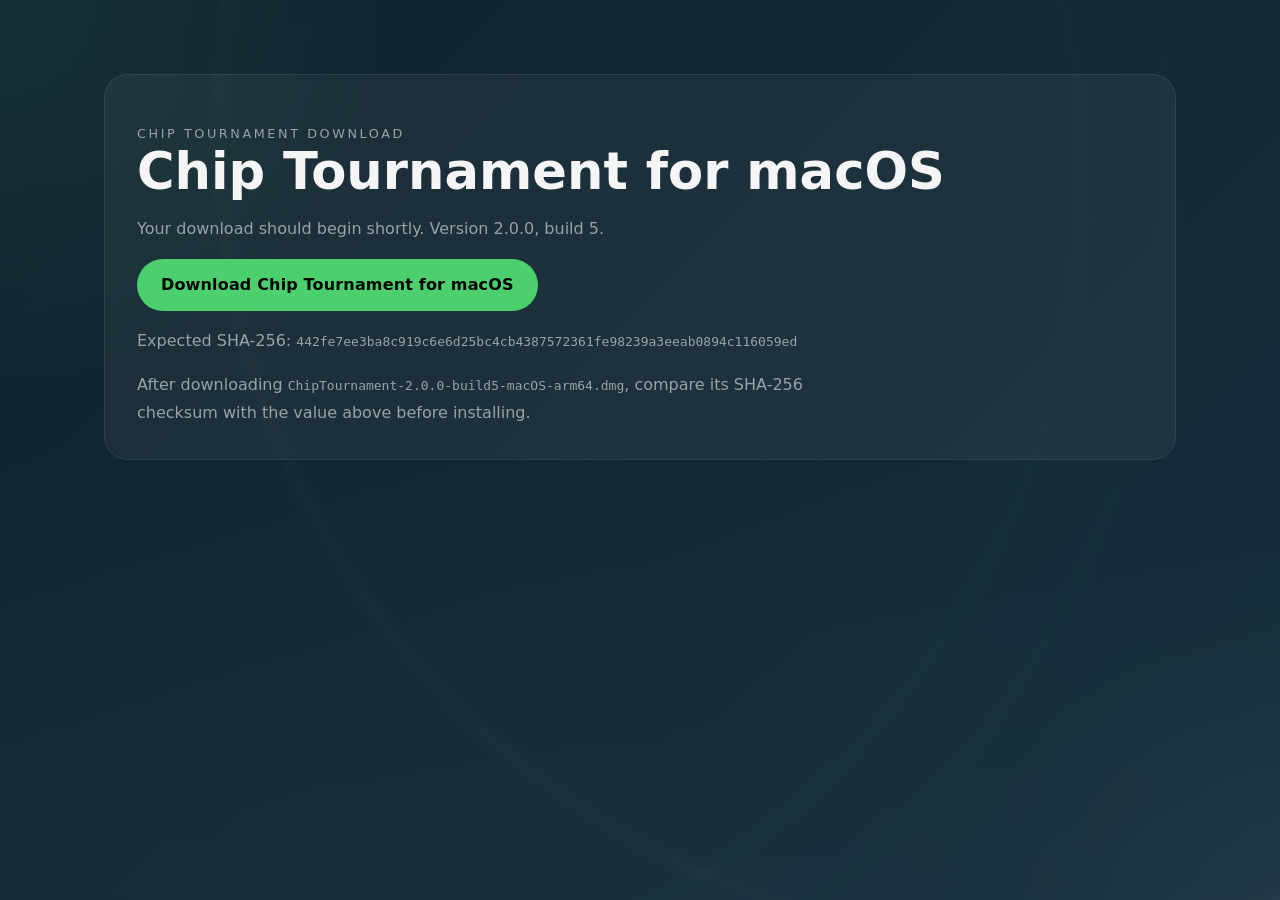
==== downloads/chip-tournament/macos/index.html @ 4903304d "feat(downloads): add stable platform-specific download endpoints" ====
<!DOCTYPE html>
<html lang="en"><head><meta charset="UTF-8"><meta name="viewport" content="width=device-width, initial-scale=1.0">
<meta http-equiv="refresh" content="2;url=https://github.com/rcriteser/chip-tournament-releases/releases/download/v2.0.0-rc2/ChipTournament-2.0.0-build5-macOS-arm64.dmg"><title>Chip Tournament for macOS</title>
<link rel="stylesheet" href="../../../styles.css"></head><body><div class="page-shell"><main>
<section class="page-heading"><p class="eyebrow">Chip Tournament download</p><h1>Chip Tournament for macOS</h1>
<p>Your download should begin shortly. Version 2.0.0, build 5.</p>
<p><a class="button button-primary" href="https://github.com/rcriteser/chip-tournament-releases/releases/download/v2.0.0-rc2/ChipTournament-2.0.0-build5-macOS-arm64.dmg">Download Chip Tournament for macOS</a></p>
<p class="download-checksum">Expected SHA-256: <code>442fe7ee3ba8c919c6e6d25bc4cb4387572361fe98239a3eeab0894c116059ed</code></p>
<p>After downloading <code>ChipTournament-2.0.0-build5-macOS-arm64.dmg</code>, compare its SHA-256 checksum with the value above before installing.</p>
</section></main></div></body></html>
---- styles.css ----
:root {
  color-scheme: dark;
  --bg: #050505;
  --surface: #111111;
  --surface-2: #1c1c1c;
  --text: #f5f5f5;
  --muted: #9aa2a8;
  --accent: #4cd06d;
  --border: rgba(255, 255, 255, 0.08);
}

* {
  box-sizing: border-box;
}

html {
  scroll-behavior: smooth;
}

body {
  margin: 0;
  min-height: 100vh;
  font-family: Inter, ui-sans-serif, system-ui, -apple-system, BlinkMacSystemFont, "Segoe UI", sans-serif;
  color: var(--text);
  background: linear-gradient(135deg, #0b1f2a, #102a38);
}

body::before {
  content: "";
  position: fixed;
  inset: 0;
  background: radial-gradient(circle at top left, rgba(76, 208, 109, 0.08), transparent 25%),
    radial-gradient(circle at bottom right, rgba(255, 255, 255, 0.03), transparent 20%),
    linear-gradient(180deg, #050505 0%, #050505 50%, #0a0a0a 100%);
  pointer-events: none;
  z-index: -1;
}

body::after {
  content: "";
  position: fixed;
  inset: 0;
  background-image:
    radial-gradient(circle at 20% 20%, transparent 0, transparent 65%, rgba(76, 208, 109, 0.02) 66%, transparent 67%),
    radial-gradient(circle at 20% 20%, transparent 0, transparent 72%, rgba(76, 208, 109, 0.01) 73%, transparent 74%),
    radial-gradient(circle at 80% 15%, transparent 0, transparent 62%, rgba(255, 255, 255, 0.015) 63%, transparent 64%);
  pointer-events: none;
  z-index: -1;
}

body::before,
body::after {
  mix-blend-mode: screen;
}

.page-shell {
  max-width: 1120px;
  margin: 0 auto;
  padding: 24px;
}

.site-header,
.site-footer {
  display: flex;
  align-items: center;
  justify-content: space-between;
  gap: 18px;
  padding: 12px 0;
}

.site-header {
  border-bottom: 1px solid var(--border);
}

.brand {
  display: flex;
  align-items: center;
  gap: 12px;
  text-decoration: none;
}

.brand-logo {
  width: 72px;
  height: auto;
  display: block;
  object-fit: contain;
  filter: drop-shadow(0 0 6px rgba(0, 255, 150, 0.2));
}

.brand-text {
  display: grid;
  gap: 4px;
}

.brand-label,
.brand-subtitle {
  margin: 0;
}

.brand-label {
  font-size: 1rem;
  font-weight: 700;
}

.brand-subtitle {
  color: var(--muted);
  font-size: 0.9rem;
}

.site-nav {
  display: flex;
  flex-wrap: wrap;
  gap: 16px;
}

.site-nav a {
  color: var(--muted);
  text-decoration: none;
  font-size: 0.95rem;
  padding: 10px 0;
  transition: color 0.2s ease, transform 0.2s ease;
}

.site-nav a:hover,
.site-nav a.active {
  color: var(--accent);
}

.site-nav a:focus-visible {
  outline: 2px solid rgba(76, 208, 109, 0.95);
  outline-offset: 4px;
  border-radius: 999px;
}

main {
  padding: 50px 0;
}

.hero-section {
  display: grid;
  grid-template-columns: minmax(0, 1fr) minmax(280px, 420px);
  gap: 28px;
  align-items: center;
  margin-bottom: 32px;
}

.hero-copy {
  max-width: 620px;
}

.hero-visual {
  display: grid;
  place-items: center;
  padding: 24px;
  border-radius: 20px;
  background: rgba(255, 255, 255, 0.02);
  border: 1px solid rgba(76, 208, 109, 0.12);
}

.hero-main-logo {
  width: min(100%, 340px);
  max-width: 100%;
  height: auto;
}

.hero-visual-caption {
  margin-top: 20px;
  color: var(--muted);
  text-align: center;
  max-width: 320px;
  line-height: 1.6;
}

.hero-highlights {
  display: grid;
  grid-template-columns: repeat(2, minmax(240px, 1fr));
  gap: 24px;
  margin-top: 50px;
  margin-bottom: 0;
}

.hero-badge {
  display: inline-flex;
  align-items: center;
  gap: 14px;
  margin-bottom: 20px;
  padding: 12px 18px;
  border-radius: 999px;
  border: 1px solid rgba(255, 255, 255, 0.08);
  background: rgba(255, 255, 255, 0.04);
}

.hero-logo {
  width: 34px;
  height: 34px;
  border-radius: 12px;
  background: rgba(255, 255, 255, 0.08);
  object-fit: contain;
}

.hero-badge span {
  color: var(--text);
  font-size: 0.95rem;
}

.eyebrow {
  margin: 0 0 12px;
  text-transform: uppercase;
  letter-spacing: 0.2em;
  color: var(--accent);
  font-size: 0.8rem;
}

.hero-copy h1,
.page-heading h1 {
  margin: 0;
  font-size: clamp(2.4rem, 4vw, 4rem);
  line-height: 1.05;
}

.hero-copy p,
.page-heading p {
  color: var(--muted);
  line-height: 1.75;
  max-width: 42rem;
}

.hero-actions {
  display: flex;
  flex-wrap: wrap;
  gap: 16px;
  margin-top: 28px;
}

.button {
  display: inline-flex;
  align-items: center;
  justify-content: center;
  min-height: 52px;
  padding: 0 24px;
  border-radius: 999px;
  text-decoration: none;
  font-weight: 700;
  letter-spacing: 0.01em;
  transition: transform 0.2s ease, background-color 0.2s ease, color 0.2s ease;
}

.button:hover {
  transform: translateY(-1px);
}

.button:focus-visible {
  outline: 3px solid rgba(76, 208, 109, 0.95);
  outline-offset: 3px;
}

.button-primary {
  background: var(--accent);
  color: #050505;
}

.button-secondary {
  background: rgba(255, 255, 255, 0.08);
  color: var(--text);
  border: 1px solid rgba(255, 255, 255, 0.1);
}

.hero-panel {
  display: grid;
  gap: 18px;
}

.panel-card {
  padding: 26px;
  border: 1px solid var(--border);
  border-radius: 24px;
  background: rgba(255, 255, 255, 0.045);
  box-shadow: 0 20px 40px rgba(0, 0, 0, 0.16);
  transition: transform 0.2s ease, border-color 0.2s ease, box-shadow 0.2s ease;
}

.panel-card:hover,
.download-card:hover,
.feature-list-item:hover,
.feature-card:hover,
.support-card:hover,
.note-block:hover,
.store-panel:hover,
.page-heading:hover {
  transform: translateY(-2px);
  border-color: rgba(76, 208, 109, 0.18);
  box-shadow: 0 28px 56px rgba(0, 0, 0, 0.18);
}

.panel-alt {
  border-color: rgba(76, 208, 109, 0.24);
}

.panel-card h2,
.download-card h2,
.feature-card h3,
.feature-list-item h2,
.support-card h2,
.store-panel h2,
.note-block h3 {
  margin-top: 0;
  font-size: 1.35rem;
  letter-spacing: -0.02em;
}

.feature-grid,
.download-grid,
.feature-list,
.store-buttons {
  display: grid;
  gap: 20px;
}

.feature-grid {
  grid-template-columns: repeat(3, minmax(220px, 1fr));
  margin-top: 44px;
}

.feature-card {
  padding: 28px;
  border-radius: 22px;
  background: rgba(255, 255, 255, 0.03);
  border: 1px solid var(--border);
}

.page-heading,
.note-block,
.support-card,
.store-panel {
  padding: 32px;
  border-radius: 24px;
  background: rgba(255, 255, 255, 0.045);
  border: 1px solid var(--border);
  margin-bottom: 28px;
  transition: transform 0.2s ease, border-color 0.2s ease, box-shadow 0.2s ease;
}

.download-grid {
  grid-template-columns: repeat(2, minmax(240px, 1fr));
  margin-bottom: 28px;
}

.download-card {
  padding: 28px;
  border-radius: 24px;
  background: rgba(255, 255, 255, 0.03);
  border: 1px solid var(--border);
}

.download-card p {
  color: var(--muted);
  margin: 14px 0 24px;
}

.download-card .windows-download-note {
  margin: 20px 0 10px;
  font-size: 0.92rem;
  line-height: 1.6;
}

.publisher-help {
  position: relative;
  display: inline-flex;
  align-items: center;
  gap: 6px;
  max-width: 100%;
}

.publisher-help-text {
  color: var(--text);
  font-size: 0.92rem;
  font-weight: 700;
}

.publisher-help-button {
  display: inline-grid;
  width: 24px;
  height: 24px;
  flex: 0 0 auto;
  place-items: center;
  padding: 0;
  border: 1px solid rgba(255, 255, 255, 0.22);
  border-radius: 50%;
  background: transparent;
  color: var(--text);
  cursor: pointer;
  font: inherit;
}

.publisher-help-button:hover,
.publisher-help-button:focus-visible {
  border-color: var(--accent);
  color: var(--accent);
}

.publisher-help-button:focus-visible {
  outline: 3px solid rgba(76, 208, 109, 0.95);
  outline-offset: 3px;
}

.publisher-help-content {
  display: none;
  position: absolute;
  z-index: 1;
  top: calc(100% + 10px);
  left: 0;
  width: min(320px, calc(100vw - 72px));
  padding: 16px 18px;
  border: 1px solid var(--border);
  border-radius: 14px;
  background: #151515;
  box-shadow: 0 16px 32px rgba(0, 0, 0, 0.28);
  color: var(--muted);
}

.publisher-help:hover > .publisher-help-content,
.publisher-help:focus-within > .publisher-help-content,
.publisher-help.is-open > .publisher-help-content {
  display: block;
}

.publisher-help-content ol {
  margin: 0;
  padding-left: 20px;
}

.publisher-help-content li + li {
  margin-top: 6px;
}

.note-block p,
.support-details p,
.page-heading p {
  margin: 16px 0 0;
}

.documentation-image {
  display: grid;
  place-items: center;
  margin: 24px auto 0;
  padding: 16px;
  max-width: 760px;
  border: 1px solid var(--border);
  border-radius: 20px;
  background: rgba(255, 255, 255, 0.03);
}

.documentation-image img {
  display: block;
  width: 100%;
  max-width: 720px;
  height: auto;
  border-radius: 12px;
}

.documentation-image p {
  max-width: 720px;
  margin: 16px 0 0;
  line-height: 1.7;
}

.support-card {
  text-align: center;
}

..support-link {
  display: inline-block;
  margin-top: 14px;
  color: var(--accent);
  text-decoration: none;
  font-weight: 700;
}

.support-link:hover,
.support-link:focus-visible {
  color: #b7ffce;
}

.support-details ul {
  margin: 16px 0 0;
  padding-left: 20px;
  color: var(--muted);
}

.support-details li {
  margin-bottom: 10px;
}

.feature-list {
  grid-template-columns: repeat(2, minmax(240px, 1fr));
}

.feature-list-item {
  padding: 24px;
  border-radius: 20px;
  background: rgba(255, 255, 255, 0.02);
  border: 1px solid var(--border);
}

.store-panel {
  display: grid;
  gap: 24px;
}

.store-buttons {
  grid-template-columns: repeat(2, minmax(160px, 1fr));
}

.compact-store-buttons {
  margin-top: 18px;
}

.site-footer {
  border-top: 1px solid var(--border);
  color: var(--muted);
  padding: 24px 0 10px;
  flex-direction: column;
  align-items: flex-start;
}

.site-footer p {
  margin: 0 0 10px;
}

.site-footer a {
  color: var(--accent);
  text-decoration: none;
}

.site-footer a:hover,
.site-footer a:focus-visible {
  color: #b7ffce;
}

.resources-section {
  margin-bottom: 36px;
}

.resources-section h2 {
  margin: 0 0 28px;
  font-size: 1.8rem;
  letter-spacing: -0.02em;
}

.resource-grid {
  display: grid;
  grid-template-columns: repeat(3, minmax(240px, 1fr));
  gap: 20px;
  margin-bottom: 32px;
}

.resource-card {
  padding: 24px;
  border-radius: 22px;
  background: rgba(255, 255, 255, 0.03);
  border: 1px solid var(--border);
  transition: transform 0.2s ease, border-color 0.2s ease;
}

.resource-card:hover {
  transform: translateY(-2px);
  border-color: rgba(76, 208, 109, 0.18);
}

.resource-card h3 {
  margin: 0 0 10px;
  font-size: 1.1rem;
  letter-spacing: -0.01em;
}

.resource-card .creator,
.resource-card .focus-area {
  margin: 0 0 14px;
  color: var(--accent);
  font-size: 0.9rem;
  font-weight: 600;
}

.resource-card p {
  color: var(--muted);
  margin: 0 0 16px;
  line-height: 1.6;
}

.resource-card .button {
  margin-top: 12px;
}

.drills-grid {
  display: grid;
  grid-template-columns: repeat(3, minmax(220px, 1fr));
  gap: 18px;
  margin-bottom: 36px;
}

.drill-card {
  padding: 22px;
  border-radius: 20px;
  background: rgba(255, 255, 255, 0.03);
  border: 1px solid var(--border);
  transition: transform 0.2s ease, border-color 0.2s ease;
}

.drill-card:hover {
  transform: translateY(-2px);
  border-color: rgba(76, 208, 109, 0.18);
}

.drill-card h3 {
  margin: 0 0 12px;
  font-size: 1.05rem;
  letter-spacing: -0.01em;
}

.drill-card p {
  margin: 0;
  color: var(--muted);
  font-size: 0.95rem;
  line-height: 1.6;
}

.disclaimer-block {
  padding: 24px;
  border-radius: 20px;
  background: rgba(76, 208, 109, 0.06);
  border: 1px solid rgba(76, 208, 109, 0.2);
  color: var(--muted);
  font-size: 0.95rem;
  line-height: 1.7;
}

.disclaimer-block p {
  margin: 0;
}

.disclaimer-block strong {
  color: var(--text);
  font-weight: 600;
}

@media (max-width: 860px) {
  .hero-section {
    grid-template-columns: 1fr;
  }

  .hero-visual {
    padding: 28px;
  }

  .hero-highlights {
    grid-template-columns: 1fr;
  }

  .feature-grid,
  .download-grid,
  .feature-list,
  .store-buttons,
  .resource-grid,
  .drills-grid {
    grid-template-columns: 1fr;
  }
}

@media (max-width: 680px) {
  .page-shell {
    padding: 18px;
  }

  .site-header,
  .site-footer {
    flex-direction: column;
    align-items: flex-start;
  }

  .site-nav {
    width: 100%;
    justify-content: flex-start;
  }

  .hero-badge {
    flex-direction: column;
    align-items: flex-start;
  }
}
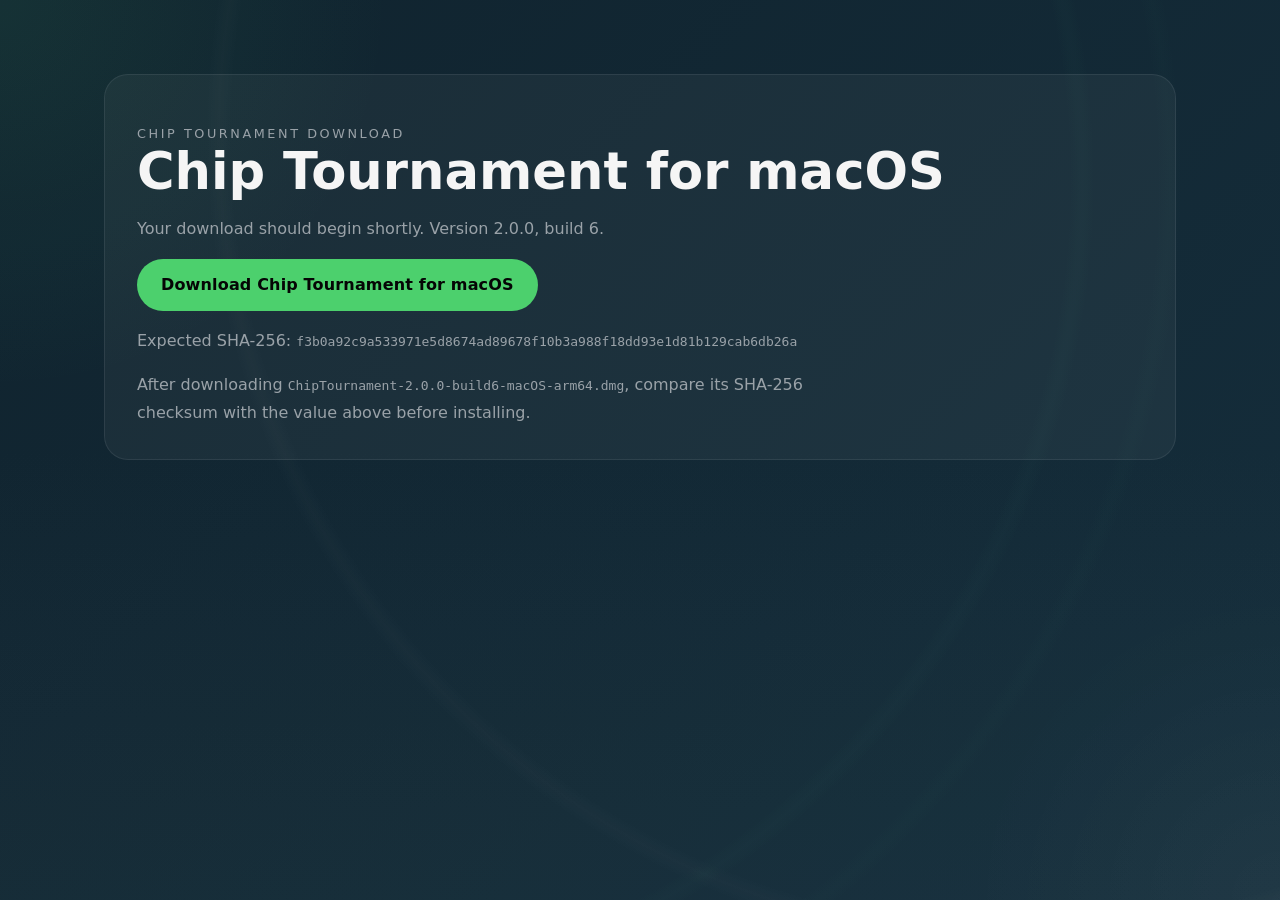
==== commit 424dfc8d: "feat(downloads): promote macos 2.0.0 build 6" ====
--- a/downloads/chip-tournament/macos/index.html
+++ b/downloads/chip-tournament/macos/index.html
@@ -1,10 +1,10 @@
 <!DOCTYPE html>
 <html lang="en"><head><meta charset="UTF-8"><meta name="viewport" content="width=device-width, initial-scale=1.0">
-<meta http-equiv="refresh" content="2;url=https://github.com/rcriteser/chip-tournament-releases/releases/download/v2.0.0-rc2/ChipTournament-2.0.0-build5-macOS-arm64.dmg"><title>Chip Tournament for macOS</title>
+<meta http-equiv="refresh" content="2;url=https://github.com/rcriteser/chip-tournament-releases/releases/download/v2.0.0-build6-macos-arm64/ChipTournament-2.0.0-build6-macOS-arm64.dmg"><title>Chip Tournament for macOS</title>
 <link rel="stylesheet" href="../../../styles.css"></head><body><div class="page-shell"><main>
 <section class="page-heading"><p class="eyebrow">Chip Tournament download</p><h1>Chip Tournament for macOS</h1>
-<p>Your download should begin shortly. Version 2.0.0, build 5.</p>
-<p><a class="button button-primary" href="https://github.com/rcriteser/chip-tournament-releases/releases/download/v2.0.0-rc2/ChipTournament-2.0.0-build5-macOS-arm64.dmg">Download Chip Tournament for macOS</a></p>
-<p class="download-checksum">Expected SHA-256: <code>442fe7ee3ba8c919c6e6d25bc4cb4387572361fe98239a3eeab0894c116059ed</code></p>
-<p>After downloading <code>ChipTournament-2.0.0-build5-macOS-arm64.dmg</code>, compare its SHA-256 checksum with the value above before installing.</p>
+<p>Your download should begin shortly. Version 2.0.0, build 6.</p>
+<p><a class="button button-primary" href="https://github.com/rcriteser/chip-tournament-releases/releases/download/v2.0.0-build6-macos-arm64/ChipTournament-2.0.0-build6-macOS-arm64.dmg">Download Chip Tournament for macOS</a></p>
+<p class="download-checksum">Expected SHA-256: <code>f3b0a92c9a533971e5d8674ad89678f10b3a988f18dd93e1d81b129cab6db26a</code></p>
+<p>After downloading <code>ChipTournament-2.0.0-build6-macOS-arm64.dmg</code>, compare its SHA-256 checksum with the value above before installing.</p>
 </section></main></div></body></html>
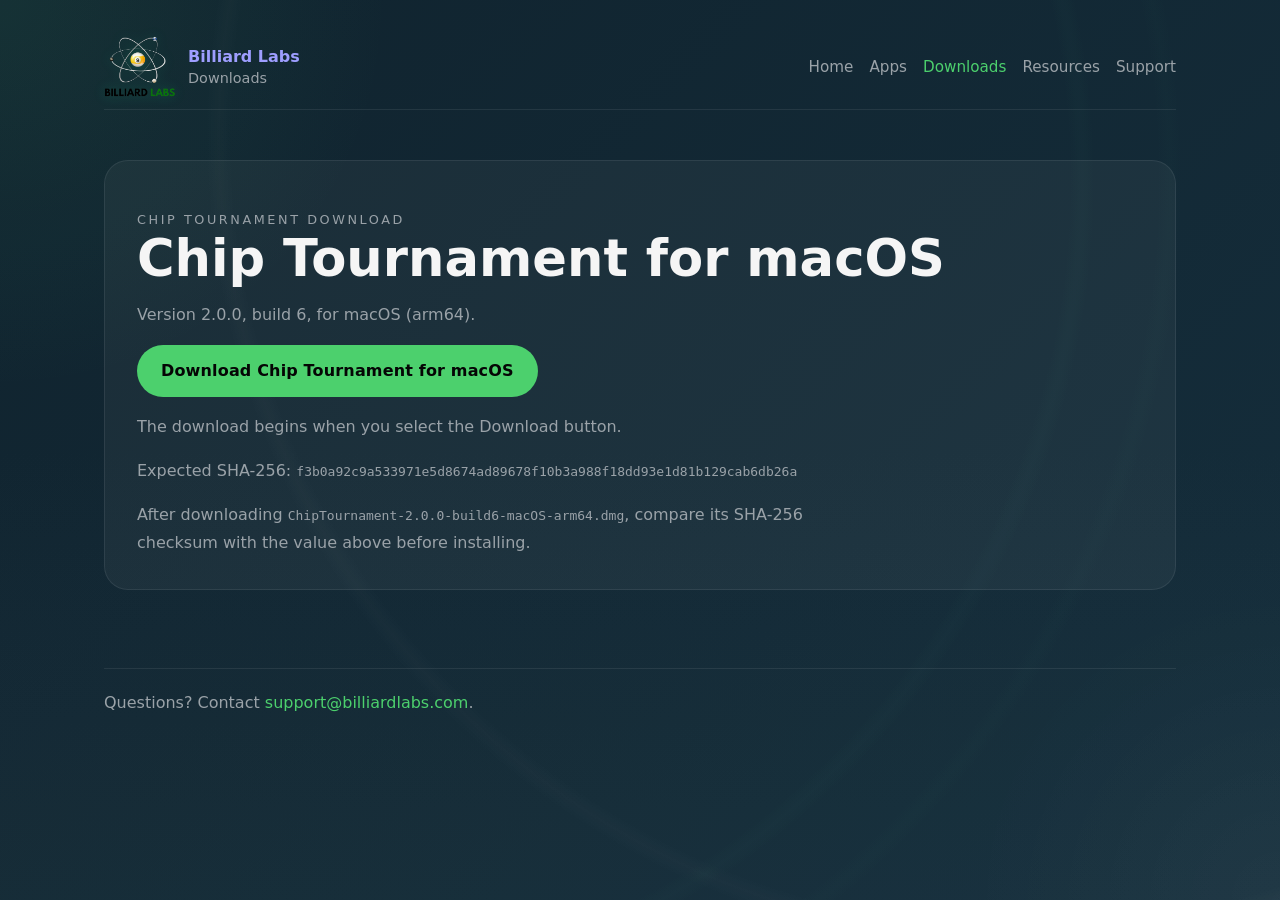
==== commit b326416d: "feat(downloads): add manual Chip Tournament downloads and homepage link Regenerate the macOS and Win" ====
--- a/downloads/chip-tournament/macos/index.html
+++ b/downloads/chip-tournament/macos/index.html
@@ -1,10 +1,15 @@
 <!DOCTYPE html>
 <html lang="en"><head><meta charset="UTF-8"><meta name="viewport" content="width=device-width, initial-scale=1.0">
-<meta http-equiv="refresh" content="2;url=https://github.com/rcriteser/chip-tournament-releases/releases/download/v2.0.0-build6-macos-arm64/ChipTournament-2.0.0-build6-macOS-arm64.dmg"><title>Chip Tournament for macOS</title>
-<link rel="stylesheet" href="../../../styles.css"></head><body><div class="page-shell"><main>
-<section class="page-heading"><p class="eyebrow">Chip Tournament download</p><h1>Chip Tournament for macOS</h1>
-<p>Your download should begin shortly. Version 2.0.0, build 6.</p>
+<title>Chip Tournament for macOS</title>
+<link rel="stylesheet" href="../../../styles.css"></head><body><div class="page-shell">
+<header class="site-header"><a class="brand" href="../../../index.html"><img src="../../../assets/billiard-labs-logo.png" alt="Billiard Labs logo" class="brand-logo"><div class="brand-text"><p class="brand-label">Billiard Labs</p><p class="brand-subtitle">Downloads</p></div></a>
+<nav class="site-nav"><a href="../../../index.html">Home</a><a href="../../../apps.html">Apps</a><a href="../../../downloads.html" class="active">Downloads</a><a href="../../../resources.html">Resources</a><a href="../../../support.html">Support</a></nav></header>
+<main><section class="page-heading"><p class="eyebrow">Chip Tournament download</p><h1>Chip Tournament for macOS</h1>
+<p>Version 2.0.0, build 6, for macOS (arm64).</p>
 <p><a class="button button-primary" href="https://github.com/rcriteser/chip-tournament-releases/releases/download/v2.0.0-build6-macos-arm64/ChipTournament-2.0.0-build6-macOS-arm64.dmg">Download Chip Tournament for macOS</a></p>
+<p>The download begins when you select the Download button.</p>
 <p class="download-checksum">Expected SHA-256: <code>f3b0a92c9a533971e5d8674ad89678f10b3a988f18dd93e1d81b129cab6db26a</code></p>
 <p>After downloading <code>ChipTournament-2.0.0-build6-macOS-arm64.dmg</code>, compare its SHA-256 checksum with the value above before installing.</p>
-</section></main></div></body></html>
+</section></main>
+<footer class="site-footer"><p>Questions? Contact <a href="mailto:support@billiardlabs.com">support@billiardlabs.com</a>.</p></footer>
+</div></body></html>
--- a/styles.css
+++ b/styles.css
@@ -223,6 +223,10 @@
   color: var(--muted);
   line-height: 1.75;
   max-width: 42rem;
+}
+
+.page-heading code {
+  overflow-wrap: anywhere;
 }
 
 .hero-actions {
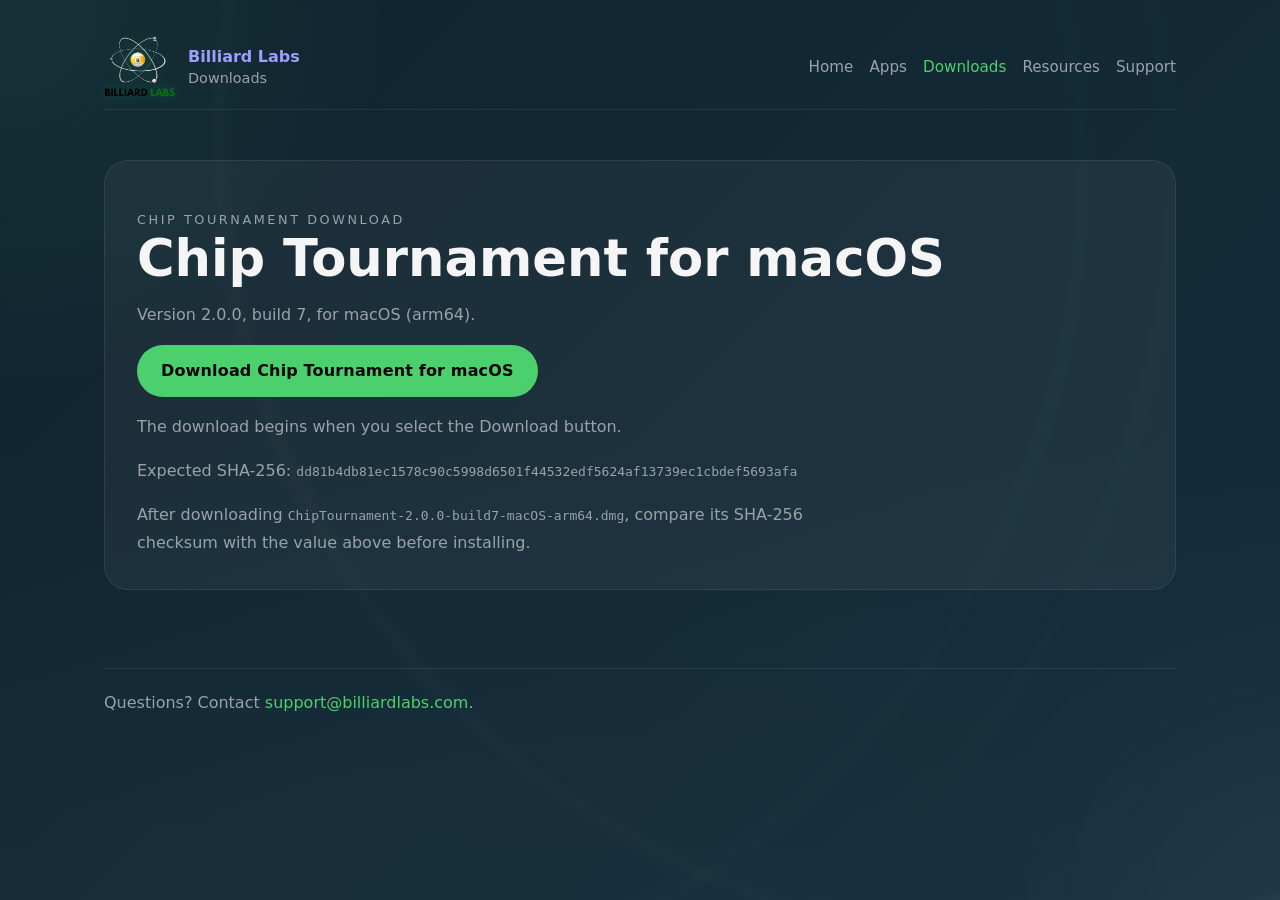
==== commit 1b86412e: "feat(downloads): promote macos 2.0.0 build 7" ====
--- a/downloads/chip-tournament/macos/index.html
+++ b/downloads/chip-tournament/macos/index.html
@@ -5,11 +5,11 @@
 <header class="site-header"><a class="brand" href="../../../index.html"><img src="../../../assets/billiard-labs-logo.png" alt="Billiard Labs logo" class="brand-logo"><div class="brand-text"><p class="brand-label">Billiard Labs</p><p class="brand-subtitle">Downloads</p></div></a>
 <nav class="site-nav"><a href="../../../index.html">Home</a><a href="../../../apps.html">Apps</a><a href="../../../downloads.html" class="active">Downloads</a><a href="../../../resources.html">Resources</a><a href="../../../support.html">Support</a></nav></header>
 <main><section class="page-heading"><p class="eyebrow">Chip Tournament download</p><h1>Chip Tournament for macOS</h1>
-<p>Version 2.0.0, build 6, for macOS (arm64).</p>
-<p><a class="button button-primary" href="https://github.com/rcriteser/chip-tournament-releases/releases/download/v2.0.0-build6-macos-arm64/ChipTournament-2.0.0-build6-macOS-arm64.dmg">Download Chip Tournament for macOS</a></p>
+<p>Version 2.0.0, build 7, for macOS (arm64).</p>
+<p><a class="button button-primary" href="https://github.com/rcriteser/chip-tournament-releases/releases/download/v2.0.0-build7-macos-arm64/ChipTournament-2.0.0-build7-macOS-arm64.dmg">Download Chip Tournament for macOS</a></p>
 <p>The download begins when you select the Download button.</p>
-<p class="download-checksum">Expected SHA-256: <code>f3b0a92c9a533971e5d8674ad89678f10b3a988f18dd93e1d81b129cab6db26a</code></p>
-<p>After downloading <code>ChipTournament-2.0.0-build6-macOS-arm64.dmg</code>, compare its SHA-256 checksum with the value above before installing.</p>
+<p class="download-checksum">Expected SHA-256: <code>dd81b4db81ec1578c90c5998d6501f44532edf5624af13739ec1cbdef5693afa</code></p>
+<p>After downloading <code>ChipTournament-2.0.0-build7-macOS-arm64.dmg</code>, compare its SHA-256 checksum with the value above before installing.</p>
 </section></main>
 <footer class="site-footer"><p>Questions? Contact <a href="mailto:support@billiardlabs.com">support@billiardlabs.com</a>.</p></footer>
 </div></body></html>
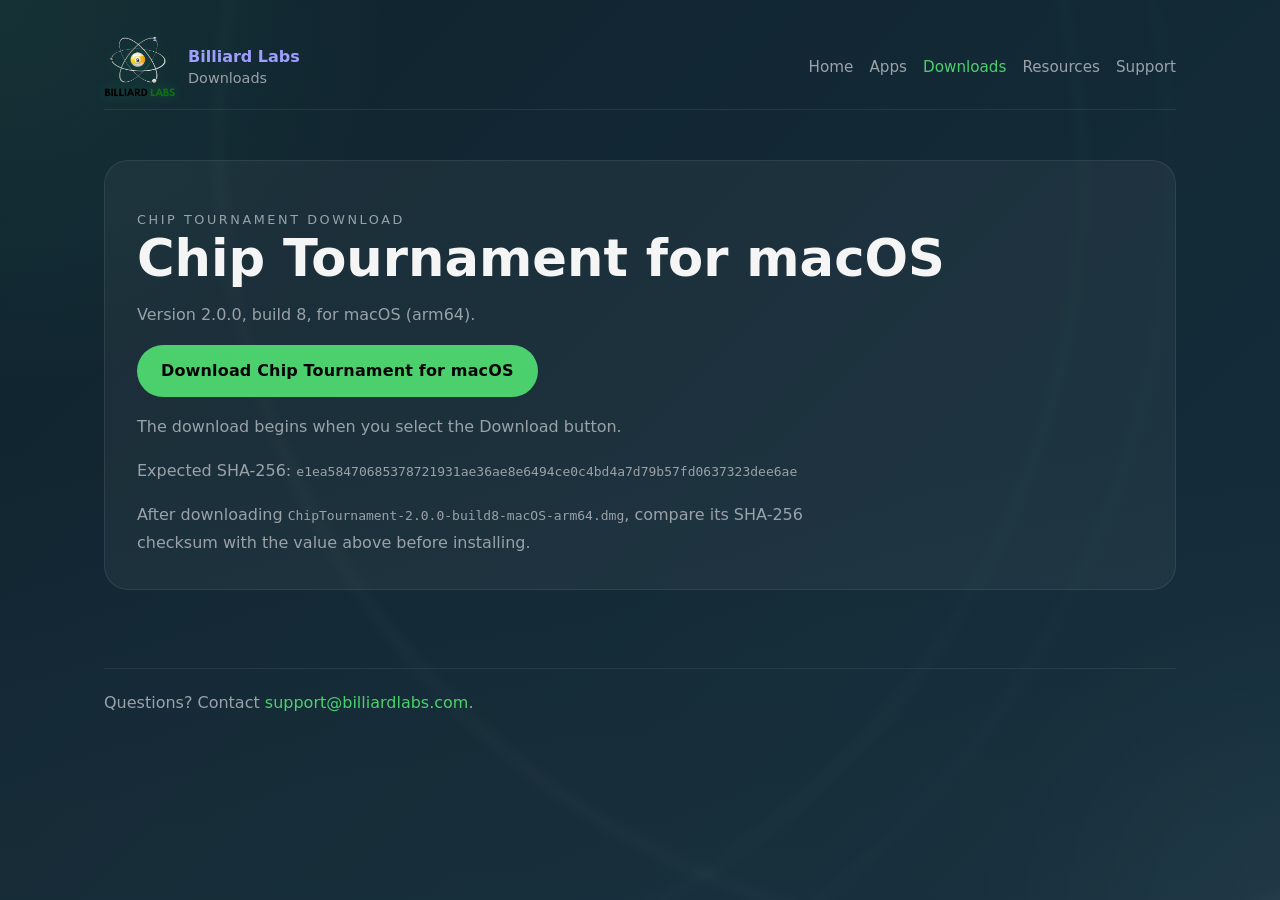
==== commit 78bc3b33: "feat(downloads): promote macos 2.0.0 build 8" ====
--- a/downloads/chip-tournament/macos/index.html
+++ b/downloads/chip-tournament/macos/index.html
@@ -5,11 +5,11 @@
 <header class="site-header"><a class="brand" href="../../../index.html"><img src="../../../assets/billiard-labs-logo.png" alt="Billiard Labs logo" class="brand-logo"><div class="brand-text"><p class="brand-label">Billiard Labs</p><p class="brand-subtitle">Downloads</p></div></a>
 <nav class="site-nav"><a href="../../../index.html">Home</a><a href="../../../apps.html">Apps</a><a href="../../../downloads.html" class="active">Downloads</a><a href="../../../resources.html">Resources</a><a href="../../../support.html">Support</a></nav></header>
 <main><section class="page-heading"><p class="eyebrow">Chip Tournament download</p><h1>Chip Tournament for macOS</h1>
-<p>Version 2.0.0, build 7, for macOS (arm64).</p>
-<p><a class="button button-primary" href="https://github.com/rcriteser/chip-tournament-releases/releases/download/v2.0.0-build7-macos-arm64/ChipTournament-2.0.0-build7-macOS-arm64.dmg">Download Chip Tournament for macOS</a></p>
+<p>Version 2.0.0, build 8, for macOS (arm64).</p>
+<p><a class="button button-primary" href="https://github.com/rcriteser/chip-tournament-releases/releases/download/v2.0.0-build8-macos-arm64/ChipTournament-2.0.0-build8-macOS-arm64.dmg">Download Chip Tournament for macOS</a></p>
 <p>The download begins when you select the Download button.</p>
-<p class="download-checksum">Expected SHA-256: <code>dd81b4db81ec1578c90c5998d6501f44532edf5624af13739ec1cbdef5693afa</code></p>
-<p>After downloading <code>ChipTournament-2.0.0-build7-macOS-arm64.dmg</code>, compare its SHA-256 checksum with the value above before installing.</p>
+<p class="download-checksum">Expected SHA-256: <code>e1ea58470685378721931ae36ae8e6494ce0c4bd4a7d79b57fd0637323dee6ae</code></p>
+<p>After downloading <code>ChipTournament-2.0.0-build8-macOS-arm64.dmg</code>, compare its SHA-256 checksum with the value above before installing.</p>
 </section></main>
 <footer class="site-footer"><p>Questions? Contact <a href="mailto:support@billiardlabs.com">support@billiardlabs.com</a>.</p></footer>
 </div></body></html>
